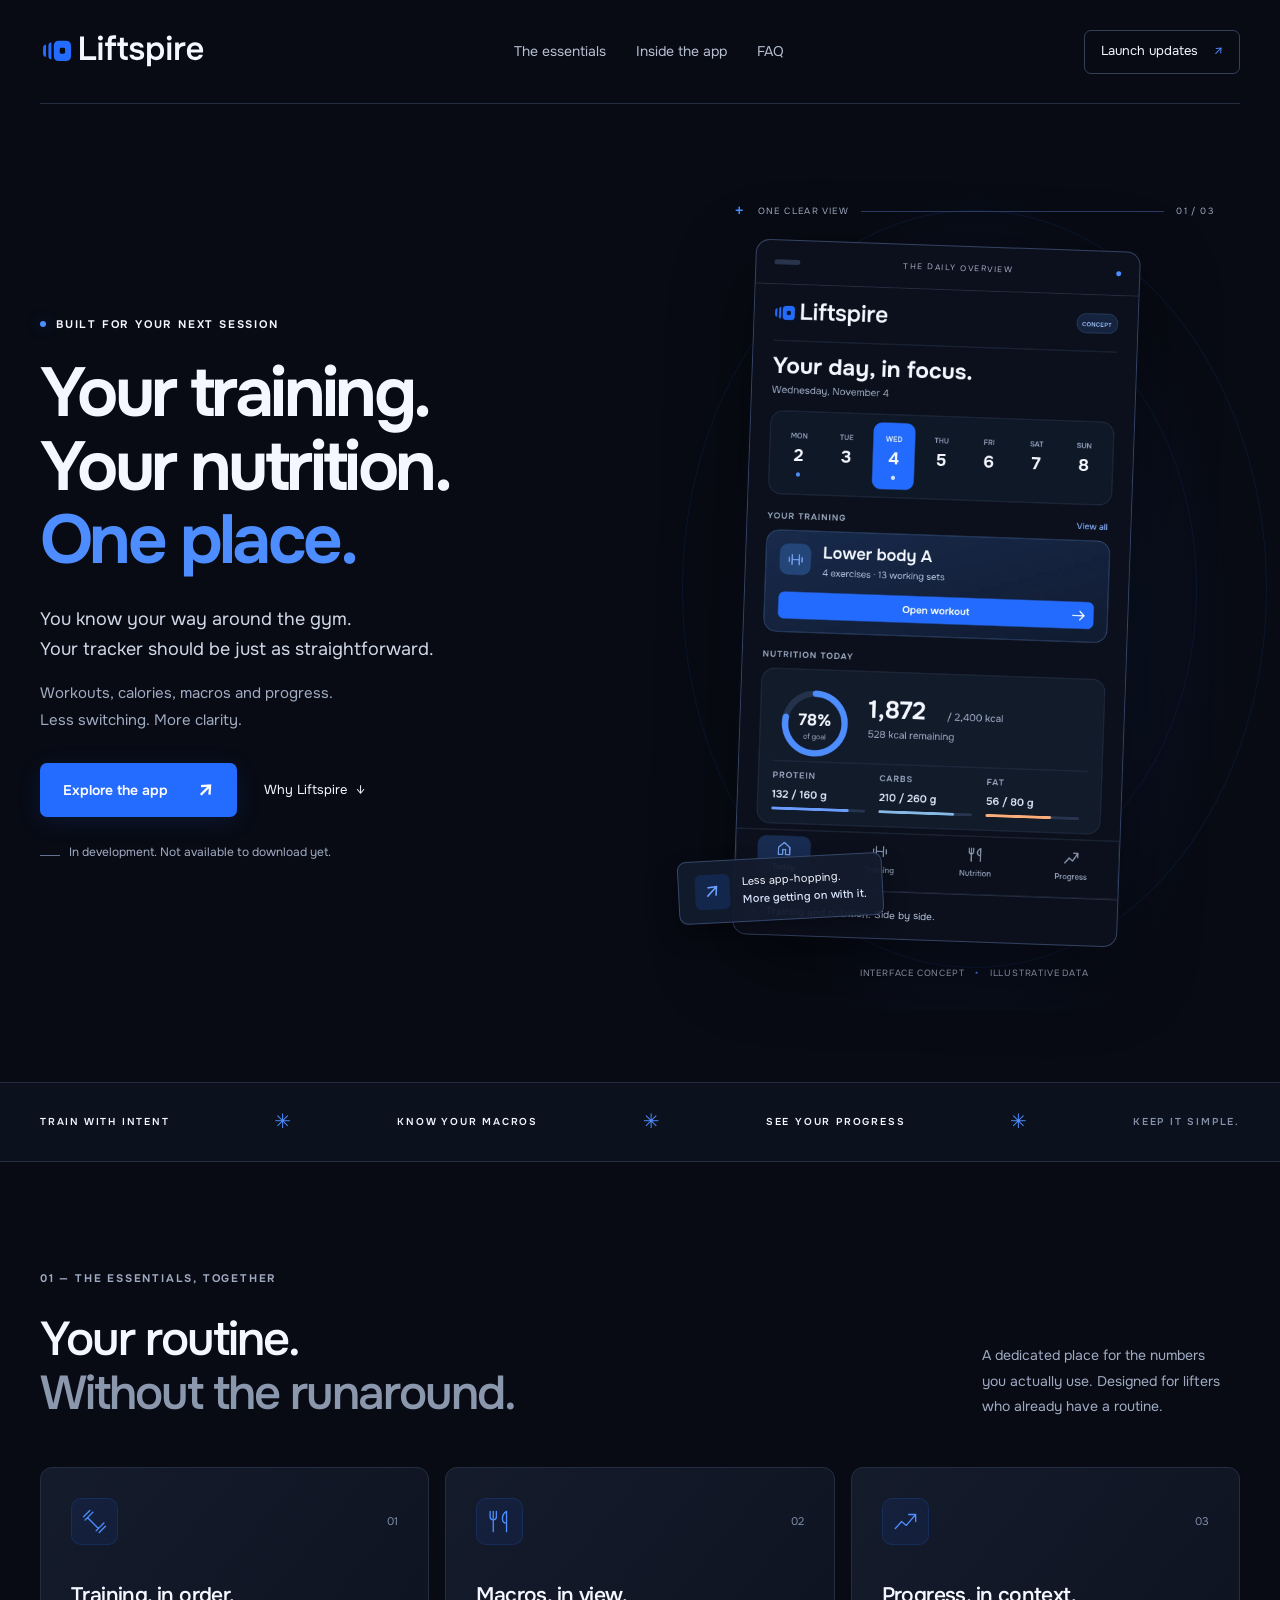
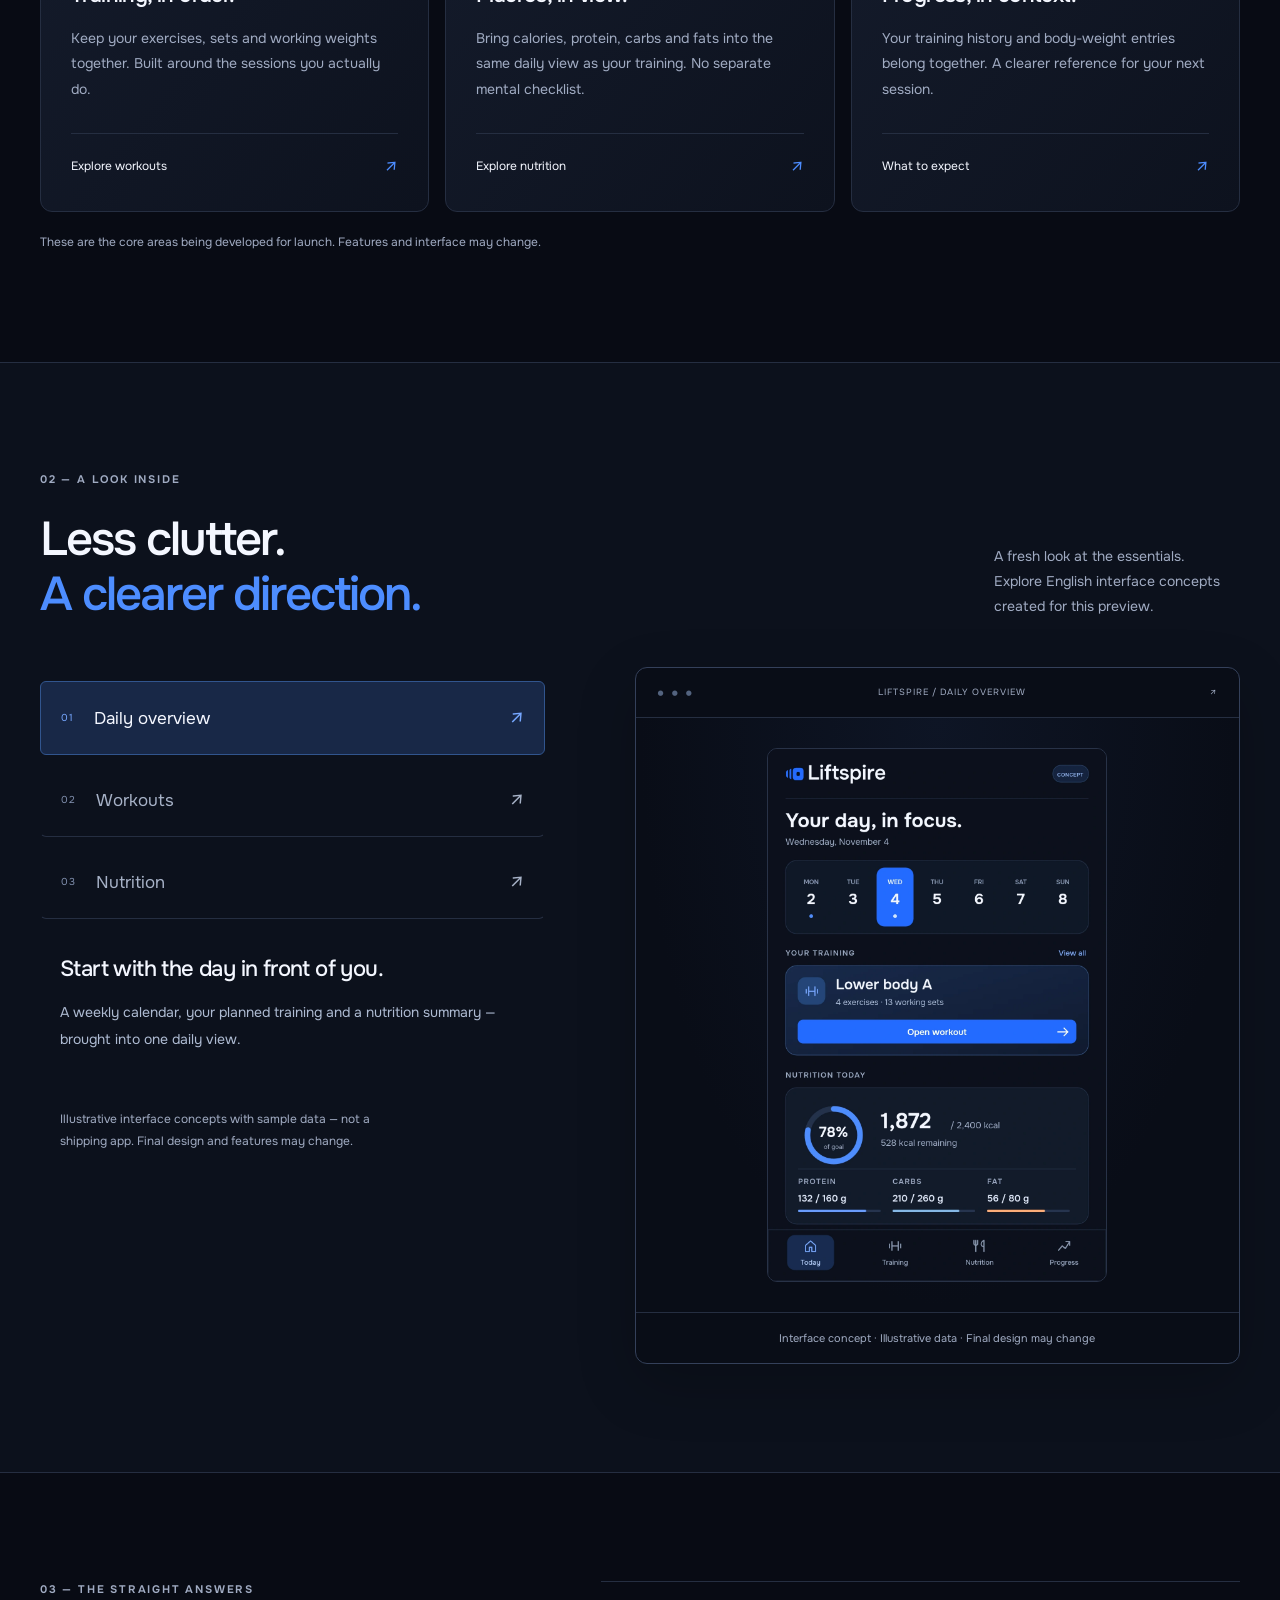
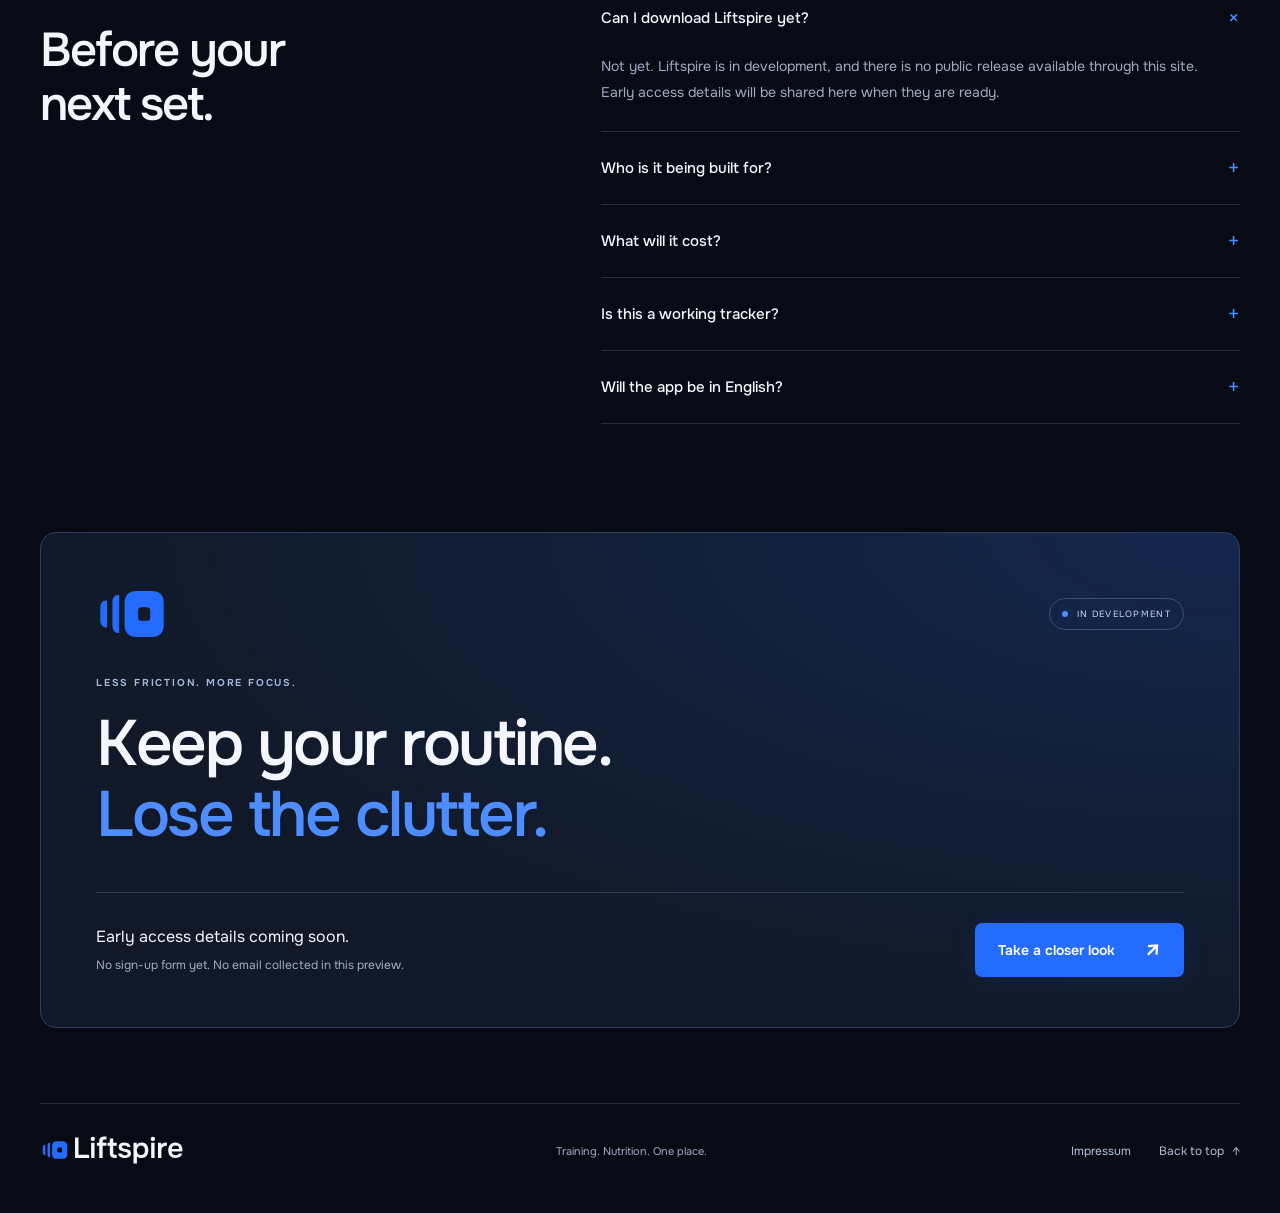
==== index.html @ 605e8c01 "Add Liftspire static landing source and local assets" ====
<!doctype html>
<html lang="en">
<head>
<meta charset="utf-8"><meta name="viewport" content="width=device-width, initial-scale=1">
<meta name="theme-color" content="#080b14">
<title>Liftspire — Your training. Your nutrition. One place.</title>
<meta name="description" content="Meet Liftspire: a fitness app in development, bringing strength training, calories, macros and progress into one clear place. Explore illustrative English interface concepts.">
<link rel="icon" href="assets/favicon.svg" type="image/svg+xml"><link rel="preload" href="assets/onest.ttf" as="font" type="font/ttf" crossorigin><link rel="stylesheet" href="styles.css"><script src="app.js" defer></script>
</head>
<body>
<a class="skip-link" href="#main">Skip to content</a>
<header class="header wrap">
<a class="brand" href="#main" aria-label="Liftspire home"><img src="assets/logo.svg" alt="Liftspire" width="174" height="46"></a>
<nav aria-label="Main navigation"><a href="#focus">The essentials</a><a href="#inside">Inside the app</a><a href="#questions">FAQ</a></nav>
<a class="header-action" href="#launch">Launch updates <span aria-hidden="true">↗</span></a>
</header>
<main id="main">
<section class="hero wrap" aria-labelledby="hero-title">
<div class="hero-copy"><p class="eyebrow"><span class="status-dot"></span> BUILT FOR YOUR NEXT SESSION</p>
<h1 id="hero-title">Your training.<br>Your nutrition.<br><span class="blue-text">One place.</span></h1>
<p class="hero-description">You know your way around the gym.<br class="desktop-break"> Your tracker should be just as straightforward.</p>
<p class="hero-subcopy">Workouts, calories, macros and progress.<br>Less switching. More clarity.</p>
<div class="hero-actions"><a class="button button-primary" href="#inside">Explore the app <span aria-hidden="true">↗</span></a><a class="text-link" href="#focus">Why Liftspire <span aria-hidden="true">↓</span></a></div>
<p class="hero-note"><span class="small-line"></span> In development. Not available to download yet.</p></div>
<div class="hero-visual"><span class="orbit orbit-one" aria-hidden="true"></span><span class="orbit orbit-two" aria-hidden="true"></span><div class="visual-label"><span class="tiny-cross" aria-hidden="true">+</span> ONE CLEAR VIEW <span class="visual-line"></span> 01 / 03</div>
<div class="screenshot-frame"><div class="frame-top"><span class="camera" aria-hidden="true"></span><span>THE DAILY OVERVIEW</span><span class="frame-dot" aria-hidden="true"></span></div><img class="hero-screen" src="assets/app-today.webp" alt="Illustrative English Liftspire dashboard concept with a weekly calendar, lower-body workout and sample calorie and macro totals" width="540" height="850" fetchpriority="high"><div class="frame-bottom"><span aria-hidden="true">↗</span> Training and nutrition. Side by side.</div></div>
<div class="floating-tag tag-workout"><span class="tag-icon" aria-hidden="true">↗</span><span>Less app-hopping.<br><strong>More getting on with it.</strong></span></div>
<div class="visual-caption">INTERFACE CONCEPT <span>•</span> ILLUSTRATIVE DATA</div></div>
</section>
<div class="discipline-strip"><div class="wrap strip-inner"><span>TRAIN WITH INTENT</span><span class="strip-star" aria-hidden="true">✳</span><span>KNOW YOUR MACROS</span><span class="strip-star" aria-hidden="true">✳</span><span>SEE YOUR PROGRESS</span><span class="strip-star" aria-hidden="true">✳</span><span class="strip-end">KEEP IT SIMPLE.</span></div></div>
<section class="section wrap" id="focus" aria-labelledby="focus-title"><div class="section-heading"><div><p class="eyebrow muted">01 — THE ESSENTIALS, TOGETHER</p><h2 id="focus-title">Your routine.<br><span class="text-muted">Without the runaround.</span></h2></div><p class="section-intro">A dedicated place for the numbers<br>you actually use. Designed for lifters<br>who already have a routine.</p></div>
<div class="feature-grid"><article class="feature-card"><div class="card-top"><span class="feature-icon" aria-hidden="true"><svg viewBox="0 0 32 32"><path d="m7 11 14 14M4 14l10-10M18 28l10-10M2 10l8-8M22 30l8-8"/></svg></span><span class="card-number">01</span></div><h3>Training, in order.</h3><p>Keep your exercises, sets and working weights together. Built around the sessions you actually do.</p><a href="#inside" data-feature-link="workout" class="card-link">Explore workouts <span aria-hidden="true">↗</span></a></article>
<article class="feature-card"><div class="card-top"><span class="feature-icon" aria-hidden="true"><svg viewBox="0 0 32 32"><path d="M8 3v9m-4-9v7a4 4 0 0 0 8 0V3M8 14v15M25 3v26M25 3c-7 4-7 15 0 15"/></svg></span><span class="card-number">02</span></div><h3>Macros, in view.</h3><p>Bring calories, protein, carbs and fats into the same daily view as your training. No separate mental checklist.</p><a href="#inside" data-feature-link="nutrition" class="card-link">Explore nutrition <span aria-hidden="true">↗</span></a></article>
<article class="feature-card"><div class="card-top"><span class="feature-icon" aria-hidden="true"><svg viewBox="0 0 32 32"><path d="M3 25 11 16l6 5L29 7M20 7h9v9"/></svg></span><span class="card-number">03</span></div><h3>Progress, in context.</h3><p>Your training history and body-weight entries belong together. A clearer reference for your next session.</p><a href="#questions" class="card-link">What to expect <span aria-hidden="true">↗</span></a></article></div><p class="section-footnote">These are the core areas being developed for launch. Features and interface may change.</p></section>
<section class="demo-section section" id="inside" aria-labelledby="inside-title"><div class="wrap"><div class="section-heading"><div><p class="eyebrow muted">02 — A LOOK INSIDE</p><h2 id="inside-title">Less clutter.<br><span class="blue-text">A clearer direction.</span></h2></div><p class="section-intro">A fresh look at the essentials.<br>Explore English interface concepts<br>created for this preview.</p></div>
<div class="demo-layout"><div class="demo-controls"><div class="tabs" role="tablist" aria-label="App interface preview"><button class="demo-tab" id="tab-today" role="tab" aria-selected="true" aria-controls="demo-panel" data-view="today"><span>01</span> Daily overview <span aria-hidden="true">↗</span></button><button class="demo-tab" id="tab-workout" role="tab" aria-selected="false" aria-controls="demo-panel" tabindex="-1" data-view="workout"><span>02</span> Workouts <span aria-hidden="true">↗</span></button><button class="demo-tab" id="tab-nutrition" role="tab" aria-selected="false" aria-controls="demo-panel" tabindex="-1" data-view="nutrition"><span>03</span> Nutrition <span aria-hidden="true">↗</span></button></div><div class="demo-copy" aria-live="polite"><h3 id="demo-title">Start with the day in front of you.</h3><p id="demo-description">A weekly calendar, your planned training and a nutrition summary — brought into one daily view.</p></div><p class="demo-disclaimer">Illustrative interface concepts with sample data — not a shipping app. Final design and features may change.</p><noscript><p class="demo-disclaimer">Enable JavaScript to switch previews, or <a href="assets/app-workout.webp">view workouts</a> and <a href="assets/app-nutrition.webp">view nutrition</a> directly.</p></noscript></div>
<div class="demo-preview" id="demo-panel" role="tabpanel" aria-labelledby="tab-today" tabindex="0"><div class="preview-top"><span class="preview-lights" aria-hidden="true">● ● ●</span><span id="preview-label">LIFTSPIRE / DAILY OVERVIEW</span><span aria-hidden="true">↗</span></div><div class="demo-image-holder"><img id="demo-image" src="assets/app-today.webp" alt="English dashboard interface concept showing an illustrative workout and calorie and macro summary" width="540" height="850" loading="lazy"></div><p class="preview-caption">Interface concept · Illustrative data · Final design may change</p></div></div></div></section>
<section class="section wrap faq-section" id="questions" aria-labelledby="faq-title"><div><p class="eyebrow muted">03 — THE STRAIGHT ANSWERS</p><h2 id="faq-title">Before your<br>next set.</h2></div><div class="faq-list"><details open><summary>Can I download Liftspire yet?<span aria-hidden="true">+</span></summary><p>Not yet. Liftspire is in development, and there is no public release available through this site. Early access details will be shared here when they are ready.</p></details><details><summary>Who is it being built for?<span aria-hidden="true">+</span></summary><p>Regular strength trainees who already follow their training and nutrition — and want a simpler place to keep workouts, calories, macros and progress together.</p></details><details><summary>What will it cost?<span aria-hidden="true">+</span></summary><p>Pricing has not been announced. We want Liftspire to be accessible for regular lifters, but there is no confirmed price or subscription offer yet.</p></details><details><summary>Is this a working tracker?<span aria-hidden="true">+</span></summary><p>No. This website shows illustrative interface concepts, not a working app or screenshots of a finished release. Sample figures are for demonstration only. It does not accept workout or nutrition entries. Technical connection data may still be processed to deliver this website.</p></details><details><summary>Will the app be in English?<span aria-hidden="true">+</span></summary><p>This website and its illustrative interface concepts are in English. They show a design direction, not a finished English app release. Launch language availability is not confirmed yet.</p></details></div></section>
<section class="closing wrap" id="launch" aria-labelledby="launch-title"><div class="closing-top"><img src="assets/mark.svg" alt="" width="72" height="72" aria-hidden="true"><span class="launch-badge"><span class="status-dot"></span> IN DEVELOPMENT</span></div><p class="eyebrow">LESS FRICTION. MORE FOCUS.</p><h2 id="launch-title">Keep your routine.<br><span>Lose the clutter.</span></h2><div class="closing-bottom"><div><p class="launch-heading">Early access details coming soon.</p><p class="closing-note">No sign-up form yet. No email collected in this preview.</p></div><a class="button button-primary" href="#inside">Take a closer look <span aria-hidden="true">↗</span></a></div></section>
</main>
<footer class="footer wrap"><a class="brand" href="#main" aria-label="Liftspire back to top"><img src="assets/logo.svg" alt="Liftspire" width="152" height="40" loading="lazy"></a><p>Training. Nutrition. One place.</p><nav class="footer-links" aria-label="Footer navigation"><a href="impressum.html">Impressum</a><a href="#main">Back to top <span aria-hidden="true">↑</span></a></nav></footer>
</body>
</html>
---- styles.css ----
@font-face{font-family:Onest;src:url('assets/onest.ttf') format('truetype');font-style:normal;font-weight:100 900;font-display:swap}

:root{color-scheme:dark;--bg:#080b14;--panel:#101623;--ink:#f4f7ff;--muted:#a0abc2;--blue:#4d8dff;--line:#252e41;--font:Onest,system-ui,sans-serif}
*{box-sizing:border-box}
html{scroll-behavior:smooth;scroll-padding-top:32px}
body{margin:0;background:var(--bg);color:var(--ink);font:16px/1.6 var(--font);-webkit-font-smoothing:antialiased}
a{color:inherit;text-decoration:none}
button{font:inherit}
img{max-width:100%;display:block}
a,button,summary{-webkit-tap-highlight-color:transparent}
a:focus-visible,button:focus-visible,summary:focus-visible,[tabindex]:focus-visible{outline:3px solid #ffb17b;outline-offset:6px;border-radius:4px}
::selection{background:#246bff;color:white}
.wrap{width:min(1200px,calc(100% - 80px));margin-inline:auto}
.skip-link{position:absolute;top:-80px;left:20px;background:var(--ink);color:var(--bg);padding:12px 20px;z-index:10}
.skip-link:focus{top:12px}
.header{display:flex;align-items:center;justify-content:space-between;min-height:104px;border-bottom:1px solid var(--line);gap:30px}
.brand{flex-shrink:0}
.brand img{object-fit:contain}
.header nav{display:flex;gap:30px;font-size:14px;color:#b6bfd1}
.header nav a:hover,.text-link:hover,.footer a:hover{color:var(--blue)}
.header-action{font-size:13px;border:1px solid #35415a;padding:10px 16px;border-radius:7px;white-space:nowrap}
.header-action span{margin-left:16px;color:var(--blue)}
.header-action:hover{border-color:var(--blue)}
.hero{display:grid;grid-template-columns:1.2fr 1fr;gap:30px;padding-block:76px 86px;align-items:center;min-height:790px}
.hero-copy{position:relative;z-index:1}
.eyebrow{font-size:11px;letter-spacing:1.8px;font-weight:650;margin:0 0 24px;display:flex;align-items:center;gap:10px}
.status-dot{width:6px;height:6px;display:inline-block;border-radius:50%;background:var(--blue);box-shadow:0 0 14px #246bff66;flex-shrink:0}
h1,h2,h3,p{margin-top:0}
h1{font-size:clamp(46px,5.4vw,76px);line-height:1.06;letter-spacing:-3.6px;font-weight:650;margin-bottom:28px}
.blue-text{color:var(--blue)}
.hero-description{color:#d1d8e8;font-size:18px;line-height:1.65;margin-bottom:16px}
.hero-subcopy{font-size:15px;line-height:1.75;color:var(--muted);margin-bottom:30px}
.hero-actions{display:flex;align-items:center;gap:27px;flex-wrap:wrap}
.button{display:inline-flex;align-items:center;justify-content:space-between;gap:30px;padding:16px 23px;font-size:14px;font-weight:600;border-radius:7px;min-height:54px;transition:background .2s,transform .2s}
.button-primary{background:#246bff;color:#fff;box-shadow:0 5px 24px #246bff20}
.button-primary:hover{background:#367bff;transform:translateY(-2px)}
.button span{font-size:22px;line-height:1}
.text-link{font-size:13px}
.text-link span{margin-left:9px}
.hero-note{font-size:11px;color:var(--muted);display:flex;align-items:center;gap:9px;margin:25px 0 0}
.small-line{width:20px;height:1px;background:#63738f}
.hero-visual{position:relative;padding:28px 26px 30px;isolation:isolate;min-width:0}
.hero-visual:before{content:'';position:absolute;inset:0;background:radial-gradient(ellipse at 50% 55%,#246bff25,transparent 68%);z-index:-1}
.orbit{position:absolute;border:1px solid #246bff1c;border-radius:50%;z-index:-1;inset:5% -5%}
.orbit-two{inset:15% 8%}
.visual-label{display:flex;align-items:center;gap:12px;font-size:9px;letter-spacing:1.4px;color:var(--muted);margin-bottom:19px}
.tiny-cross{color:var(--blue);font-size:19px}
.visual-line{height:1px;flex:1;background:#2a3d62}
.screenshot-frame{border:1px solid #354363;border-radius:14px;background:#0c101d;overflow:hidden;box-shadow:0 25px 80px #0007;transform:rotate(2deg);margin-inline:10px;max-width:385px}
.frame-top{display:flex;align-items:center;justify-content:space-between;font-size:8px;letter-spacing:1.5px;padding:15px 18px;color:var(--muted);border-bottom:1px solid var(--line)}
.camera{height:5px;width:26px;border-radius:8px;background:#29334b}
.frame-dot{width:5px;height:5px;background:var(--blue);border-radius:50%}
.hero-screen{width:100%;height:auto}
.frame-bottom{display:flex;align-items:center;gap:10px;padding:15px;font-size:10px;border-top:1px solid var(--line);color:#b7c4df}
.frame-bottom span{color:var(--blue)}
.floating-tag{position:absolute;display:flex;align-items:center;gap:12px;background:#131b2dee;border:1px solid #35476a;box-shadow:0 12px 25px #0005;border-radius:9px;padding:13px 16px;font-size:11px;line-height:1.6}
.tag-workout{left:-30px;bottom:90px;transform:rotate(-3deg)}
.tag-icon{display:grid;place-items:center;width:35px;height:35px;background:#246bff26;border-radius:6px;color:#6ca1ff;font-size:22px}
.floating-tag strong{font-weight:500;color:#dce7ff}
.visual-caption{text-align:center;font-size:8px;letter-spacing:1.2px;color:var(--muted);margin-top:25px}
.visual-caption span{color:var(--blue);margin-inline:8px}
.discipline-strip{border-block:1px solid var(--line);background:#0c111e}
.strip-inner{display:flex;justify-content:space-between;align-items:center;gap:20px;padding-block:23px;font-size:10px;letter-spacing:1.8px;font-weight:600}
.strip-star{color:var(--blue);font-size:20px}
.strip-end{color:#8490a7}
.section{padding-block:108px}
.section-heading{display:flex;align-items:end;justify-content:space-between;gap:30px;margin-bottom:46px}
.muted{color:var(--muted)}
h2{font-size:clamp(33px,3.7vw,50px);line-height:1.15;letter-spacing:-2px;font-weight:550;margin:0}
.text-muted{color:#8b97ad}
.section-intro{font-size:14px;color:var(--muted);line-height:1.8;margin:0 20px 2px 0}
.feature-grid{display:grid;grid-template-columns:repeat(3,1fr);gap:16px}
.feature-card{background:linear-gradient(130deg,#141b2b,#0d121e);border:1px solid var(--line);border-radius:12px;padding:30px;display:flex;flex-direction:column}
.card-top{display:flex;align-items:center;justify-content:space-between;margin-bottom:34px}
.feature-icon{display:grid;place-items:center;width:47px;height:47px;background:#246bff16;border:1px solid #246bff29;border-radius:10px}
.feature-icon svg{height:25px;width:25px;fill:none;stroke:var(--blue);stroke-width:1.7;stroke-linecap:round;stroke-linejoin:round}
.card-number{font-size:11px;color:#7f8ea9}
.feature-card h3{font-size:21px;letter-spacing:-.6px;font-weight:550;margin-bottom:13px}
.feature-card p{font-size:13px;color:var(--muted);line-height:1.85;margin-bottom:30px}
.card-link{margin-top:auto;font-size:12px;display:flex;justify-content:space-between;gap:12px;border-top:1px solid var(--line);padding-top:18px}
.card-link span{color:var(--blue);font-size:18px}
.card-link:hover{color:var(--blue)}
.section-footnote{font-size:11px;color:var(--muted);margin:20px 0 0}
.demo-section{background:#0c111c;border-block:1px solid var(--line)}
.demo-layout{display:grid;grid-template-columns:1fr 1.2fr;gap:90px;align-items:start}
.demo-controls{padding-top:14px}
.tabs{display:flex;flex-direction:column;gap:8px}
.demo-tab{display:flex;align-items:center;gap:20px;text-align:left;padding:20px;border:1px solid transparent;border-bottom-color:var(--line);background:transparent;color:#a7b2c7;cursor:pointer;font-size:17px;border-radius:6px}
.demo-tab span:first-child{font-size:10px;letter-spacing:1px;color:#8291af}
.demo-tab span:last-child{margin-left:auto;font-size:20px}
.demo-tab[aria-selected=true]{border-color:#31558e;background:#182847;color:#f4f7ff}
.demo-tab[aria-selected=true] span{color:#76a7ff}
.demo-tab:hover{background:#152138}
.demo-copy{padding:35px 20px 0;min-height:180px}
.demo-copy h3{font-size:22px;line-height:1.4;font-weight:500;letter-spacing:-.6px;margin-bottom:14px}
.demo-copy p{font-size:14px;color:#aebbd2;line-height:1.9}
.demo-disclaimer{font-size:11px;color:var(--muted);margin:10px 20px;max-width:330px}
.demo-disclaimer a{text-decoration:underline}
.demo-preview{border:1px solid #34405a;background:#090d17;box-shadow:0 20px 60px #0003;border-radius:12px;overflow:hidden;min-width:0}
.preview-top{display:flex;justify-content:space-between;align-items:center;gap:12px;padding:17px 22px;border-bottom:1px solid var(--line);font-size:9px;letter-spacing:1px;color:var(--muted)}
.preview-lights{font-size:7px;letter-spacing:3px;color:#53637f}
.demo-image-holder{display:flex;align-items:center;justify-content:center;min-height:550px;padding:30px;background:radial-gradient(ellipse at top,#15213a66,transparent 70%)}
#demo-image{width:100%;max-width:340px;height:auto;border:1px solid #283247;border-radius:10px}
.preview-caption{font-size:10px;text-align:center;color:var(--muted);padding:16px 15px;margin:0;border-top:1px solid var(--line)}
.faq-section{display:grid;grid-template-columns:1fr 1.3fr;gap:70px}
.faq-list details{border-bottom:1px solid var(--line)}
.faq-list details:first-child{border-top:1px solid var(--line)}
summary{display:flex;align-items:center;justify-content:space-between;gap:22px;cursor:pointer;padding:24px 0;font-size:15px;font-weight:500;list-style:none}
summary::-webkit-details-marker{display:none}
summary span{color:var(--blue);font-weight:300;font-size:24px;line-height:1;transition:transform .2s}
details[open] summary span{transform:rotate(45deg)}
details p{color:var(--muted);font-size:13px;line-height:1.9;margin:0 30px 25px 0}
.closing{background:radial-gradient(ellipse at 100% 0,#246bff2b,transparent 70%),#111928;border:1px solid #2a3d60;border-radius:16px;padding:45px 55px 50px;margin-bottom:75px}
.closing-top{display:flex;align-items:center;justify-content:space-between;margin-bottom:25px}
.launch-badge{display:flex;align-items:center;gap:9px;font-size:9px;letter-spacing:1.3px;border:1px solid #36517c;border-radius:30px;padding:8px 12px;color:#c6d8fa}
.closing .eyebrow{color:#a5b9dc;font-size:10px;margin-bottom:18px}
.closing h2{font-size:clamp(40px,5vw,66px);letter-spacing:-2.5px;line-height:1.1}
.closing h2 span{color:var(--blue)}
.closing-bottom{display:flex;align-items:center;justify-content:space-between;gap:30px;margin-top:42px;padding-top:30px;border-top:1px solid #2b3b56}
.launch-heading{font-size:16px;margin-bottom:5px}
.closing-note{color:var(--muted);font-size:11px;margin:0}
.footer{display:flex;justify-content:space-between;align-items:center;gap:30px;padding-bottom:40px}
.footer p,.footer>a:last-child{font-size:11px;color:var(--muted);margin:0}
.footer>a:last-child span{color:var(--blue);margin-left:10px}

@media(min-width:1440px){.hero{padding-block:85px 100px}
.hero-visual{padding-inline:35px}
.screenshot-frame{max-width:400px}
}

@media(max-width:1050px){.wrap{width:calc(100% - 56px)}
.header nav{gap:20px}
.hero{gap:20px;min-height:740px}
h1{font-size:56px;letter-spacing:-2.8px}
.hero-description{font-size:16px}
.hero-visual{padding-inline:15px}
.tag-workout{left:-15px;bottom:70px}
.floating-tag{font-size:9px;padding:10px}
.feature-card{padding:24px}
.demo-layout{gap:45px}
.demo-image-holder{min-height:490px;padding:25px}
.faq-section{gap:40px}
.section-intro{margin-right:0}
.section{padding-block:85px}
}

@media(max-width:760px){.wrap{width:calc(100% - 40px)}
.header{min-height:88px;flex-wrap:wrap;gap:0;padding-block:16px 12px}
.header .brand img{width:145px;height:auto}
.header-action{font-size:11px;padding:7px 10px}
.header-action span{margin-left:6px}
.header nav{order:3;width:100%;justify-content:space-between;font-size:11px;margin-top:18px;gap:15px}
.header nav a{padding:5px 0}
.hero{grid-template-columns:1fr;padding-block:46px 38px;gap:34px}
.hero h1{font-size:clamp(43px,9vw,64px);letter-spacing:-2.4px;margin-bottom:23px}
.eyebrow{font-size:9px;letter-spacing:1.4px;margin-bottom:20px}
.hero-description{font-size:16px}
.hero-subcopy{font-size:13px;margin-bottom:24px}
.desktop-break{display:none}
.hero-actions{gap:20px}
.button{font-size:12px;min-height:50px;padding:14px 18px;gap:25px}
.text-link{font-size:11px}
.hero-note{font-size:9px;margin-top:21px}
.hero-visual{width:min(100%,430px);margin:auto;padding:0 18px 20px}
.visual-label{font-size:8px}
.screenshot-frame{margin-inline:10px;max-width:350px}
.tag-workout{left:0;bottom:75px;font-size:9px}
.visual-caption{font-size:7px;letter-spacing:.7px}
.hero-visual:before{inset:0 -15px}
.orbit{inset:5% 0}
.orbit-two{display:none}
.strip-inner{display:grid;grid-template-columns:1fr 1fr;gap:14px 20px;padding-block:20px;font-size:8px;letter-spacing:1px}
.strip-star{display:none}
.strip-end{color:var(--blue)}
.section{padding-block:65px}
.section-heading{display:block;margin-bottom:30px}
h2{font-size:34px;letter-spacing:-1.5px}
.section-intro{font-size:12px;margin-top:22px}
.section-intro br{display:none}
.feature-grid{grid-template-columns:1fr;gap:12px}
.feature-card{padding:25px}
.card-top{margin-bottom:23px}
.feature-card h3{font-size:21px}
.feature-card p{font-size:13px;margin-bottom:23px}
.section-footnote{font-size:10px;line-height:1.8}
.demo-layout{grid-template-columns:1fr;gap:25px}
.demo-controls{padding:0}
.demo-tab{padding:15px 17px;font-size:15px}
.demo-copy{padding:25px 4px 0;min-height:155px}
.demo-copy h3{font-size:21px}
.demo-copy p{font-size:13px}
.demo-disclaimer{margin:7px 4px 0;max-width:none;font-size:10px}
.demo-image-holder{min-height:450px;padding:24px}
.preview-top{font-size:8px;padding:15px}
.preview-caption{font-size:9px}
.faq-section{display:block}
.faq-list{margin-top:30px}
summary{font-size:14px;padding-block:21px}
.faq-list p{font-size:12px;margin-right:15px}
.closing{padding:25px;margin-bottom:40px;border-radius:12px}
.closing-top{margin-bottom:30px}
.closing-top img{width:55px;height:55px}
.launch-badge{font-size:7px;letter-spacing:.7px;padding:7px 9px}
.closing h2{font-size:clamp(31px,8vw,48px);letter-spacing:-1.5px}
.closing-bottom{display:block;margin-top:30px;padding-top:25px}
.launch-heading{font-size:13px}
.closing-note{font-size:10px}
.closing-bottom .button{margin-top:23px}
.footer{flex-wrap:wrap;gap:15px;padding-bottom:30px}
.footer .brand img{width:130px;height:auto}
.footer p{order:3;width:100%;font-size:10px}
.footer>a:last-child{font-size:10px}
}

@media(prefers-reduced-motion:reduce){html{scroll-behavior:auto}
*,*:before,*:after{animation:none!important;transition:none!important}
}


/* Final spacing, touch targets and the legal notice page. */
a,button,summary{touch-action:manipulation}
.header nav a,.footer-links a{display:inline-flex;align-items:center;min-height:44px}
.header-action{min-height:44px;display:inline-flex;align-items:center}
.text-link{display:inline-flex;align-items:center;min-height:44px}
.hero{padding-block:64px 72px}
.hero-description{max-width:42ch;text-wrap:pretty}
.hero-note{font-size:12px;line-height:1.7;align-items:baseline}
.small-line{flex-shrink:0}
.feature-card{transition:border-color .2s,background .2s}
.feature-card:hover{border-color:#3a5076}
.feature-card p{font-size:14px;line-height:1.85}
.card-link{min-height:48px;align-items:center}
.section-footnote,.demo-disclaimer{font-size:12px;line-height:1.8}
.visual-caption{font-size:9px;letter-spacing:.8px}
.preview-caption{font-size:11px;line-height:1.7}
.demo-tab{min-height:60px}
summary:hover{color:#91b7ff}
.faq-list details p{font-size:14px;line-height:1.85}
.closing-note{font-size:12px;line-height:1.8}
.footer{border-top:1px solid var(--line);padding-top:25px;gap:24px}
.footer-links{display:flex;align-items:center;gap:28px;font-size:12px;color:#b4c0d6}
.footer-links a{gap:8px;white-space:nowrap}
.footer-links a:hover{color:var(--blue)}
.draft-tag{font-size:9px;letter-spacing:.5px;text-transform:uppercase;border:1px solid #455472;border-radius:4px;padding:1px 5px;color:#b2c3df}
.legal-header{min-height:104px}
.legal-main{max-width:980px;padding-block:65px 70px}
.legal-hero{padding-bottom:28px}
.legal-hero h1{font-size:clamp(44px,5.5vw,70px);letter-spacing:-3px;line-height:1.08;margin-bottom:24px}
.legal-lead{font-size:18px;max-width:48ch;color:#c3cfe3;line-height:1.7}
.legal-updated{color:var(--muted);font-size:12px;margin-bottom:0}
.legal-draft{padding:24px 28px;background:#172137;border:1px solid #405b85;border-left:3px solid #83abff;border-radius:9px;margin-bottom:30px}
.legal-draft-title{font-size:17px;font-weight:600;color:#edf3ff;margin-bottom:9px}
.legal-draft p:last-child{color:#bdcbe1;font-size:14px;line-height:1.85;margin:0;max-width:78ch}
.legal-toc{display:flex;flex-wrap:wrap;gap:8px 25px;border-bottom:1px solid var(--line);padding-bottom:20px}
.legal-toc a{display:inline-flex;align-items:center;min-height:44px;font-size:13px;color:#a9c9ff}
.legal-toc a:hover{text-decoration:underline;text-underline-offset:5px}
.legal-content{max-width:760px}
.legal-content section{padding-top:43px;scroll-margin-top:25px}
.legal-number{font-size:10px;letter-spacing:1.8px;color:#95aacb;margin-bottom:14px;font-weight:600}
.legal-content h2{font-size:28px;line-height:1.3;letter-spacing:-.8px;margin-bottom:20px}
.legal-content section>p:not(.legal-number){font-size:15px;line-height:1.95;color:#bac7dd;margin-bottom:16px;overflow-wrap:anywhere}
.legal-content strong{font-weight:600;color:#e5edfc}
.legal-missing{padding:17px 20px;background:#111b2d;border:1px solid #2d4265;border-radius:8px}
.legal-bottom{display:flex;align-items:center;justify-content:space-between;gap:30px;border-top:1px solid var(--line);padding-top:30px;margin-top:50px}
.legal-bottom p{font-size:12px;color:var(--muted);margin:0;line-height:1.8}
.legal-footer{max-width:1200px}
@media(min-width:1440px){.hero{padding-block:60px 72px}}
@media(max-width:760px){
.header{padding-top:12px;padding-bottom:8px}
.header nav{margin-top:8px;font-size:12px}
.header nav a{padding:0}
.header-action{font-size:10px;padding-inline:10px}
.hero{padding-block:36px 42px;gap:30px}
.hero h1{line-height:1.08}
.hero-note{font-size:11px;gap:8px}
.hero-subcopy{font-size:14px}
.text-link{font-size:12px}
.visual-caption{font-size:8px;line-height:1.8}
.tag-workout{bottom:88px}
.feature-card{padding:26px}
.section-intro{font-size:14px;line-height:1.8}
.section-footnote,.demo-disclaimer{font-size:11px}
.demo-copy{min-height:170px}
.demo-copy p,.faq-list details p{font-size:14px}
.preview-caption{font-size:10px}
.closing-note{font-size:11px}
.footer{display:grid;grid-template-columns:1fr;gap:10px}
.footer p{order:initial;font-size:11px}
.footer-links{justify-content:space-between;width:100%;gap:15px;font-size:12px}
.legal-header{flex-wrap:nowrap;min-height:90px;gap:12px}
.legal-header .brand img{width:132px}
.legal-main{padding-block:40px 45px}
.legal-hero h1{font-size:45px;letter-spacing:-2px}
.legal-lead{font-size:16px}
.legal-updated{font-size:11px}
.legal-draft{padding:19px 18px}
.legal-draft-title{font-size:16px;line-height:1.5}
.legal-draft p:last-child{font-size:13px}
.legal-toc{gap:0 22px}
.legal-toc a{font-size:12px}
.legal-content section{padding-top:34px}
.legal-content h2{font-size:25px;letter-spacing:-.6px}
.legal-content section>p:not(.legal-number){font-size:14px;line-height:1.9}
.legal-missing{padding:15px}
.legal-bottom{align-items:start;flex-direction:column;gap:22px}
.legal-bottom p{font-size:11px}
.legal-footer{display:flex;align-items:center;flex-wrap:wrap}
.legal-footer p{order:3}
}


.legal-footer>a:last-child{display:inline-flex;align-items:center;min-height:44px}
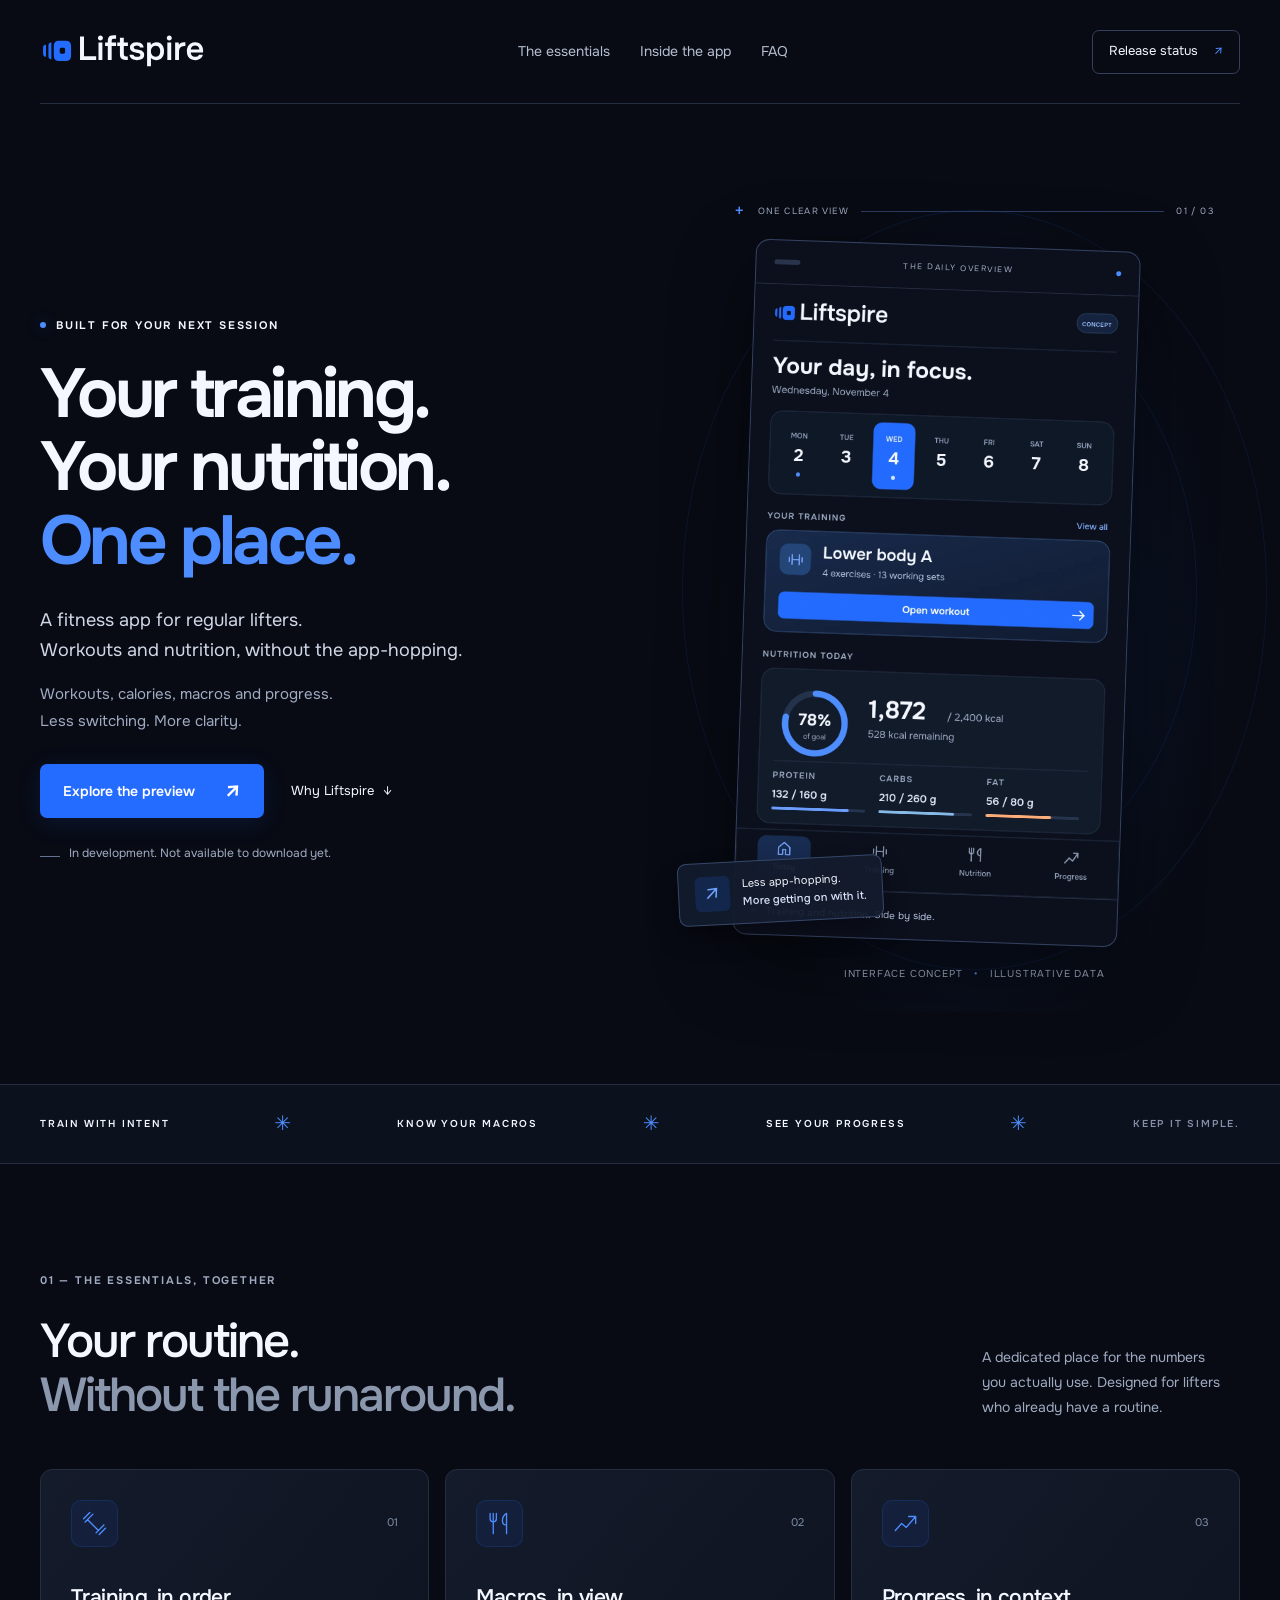
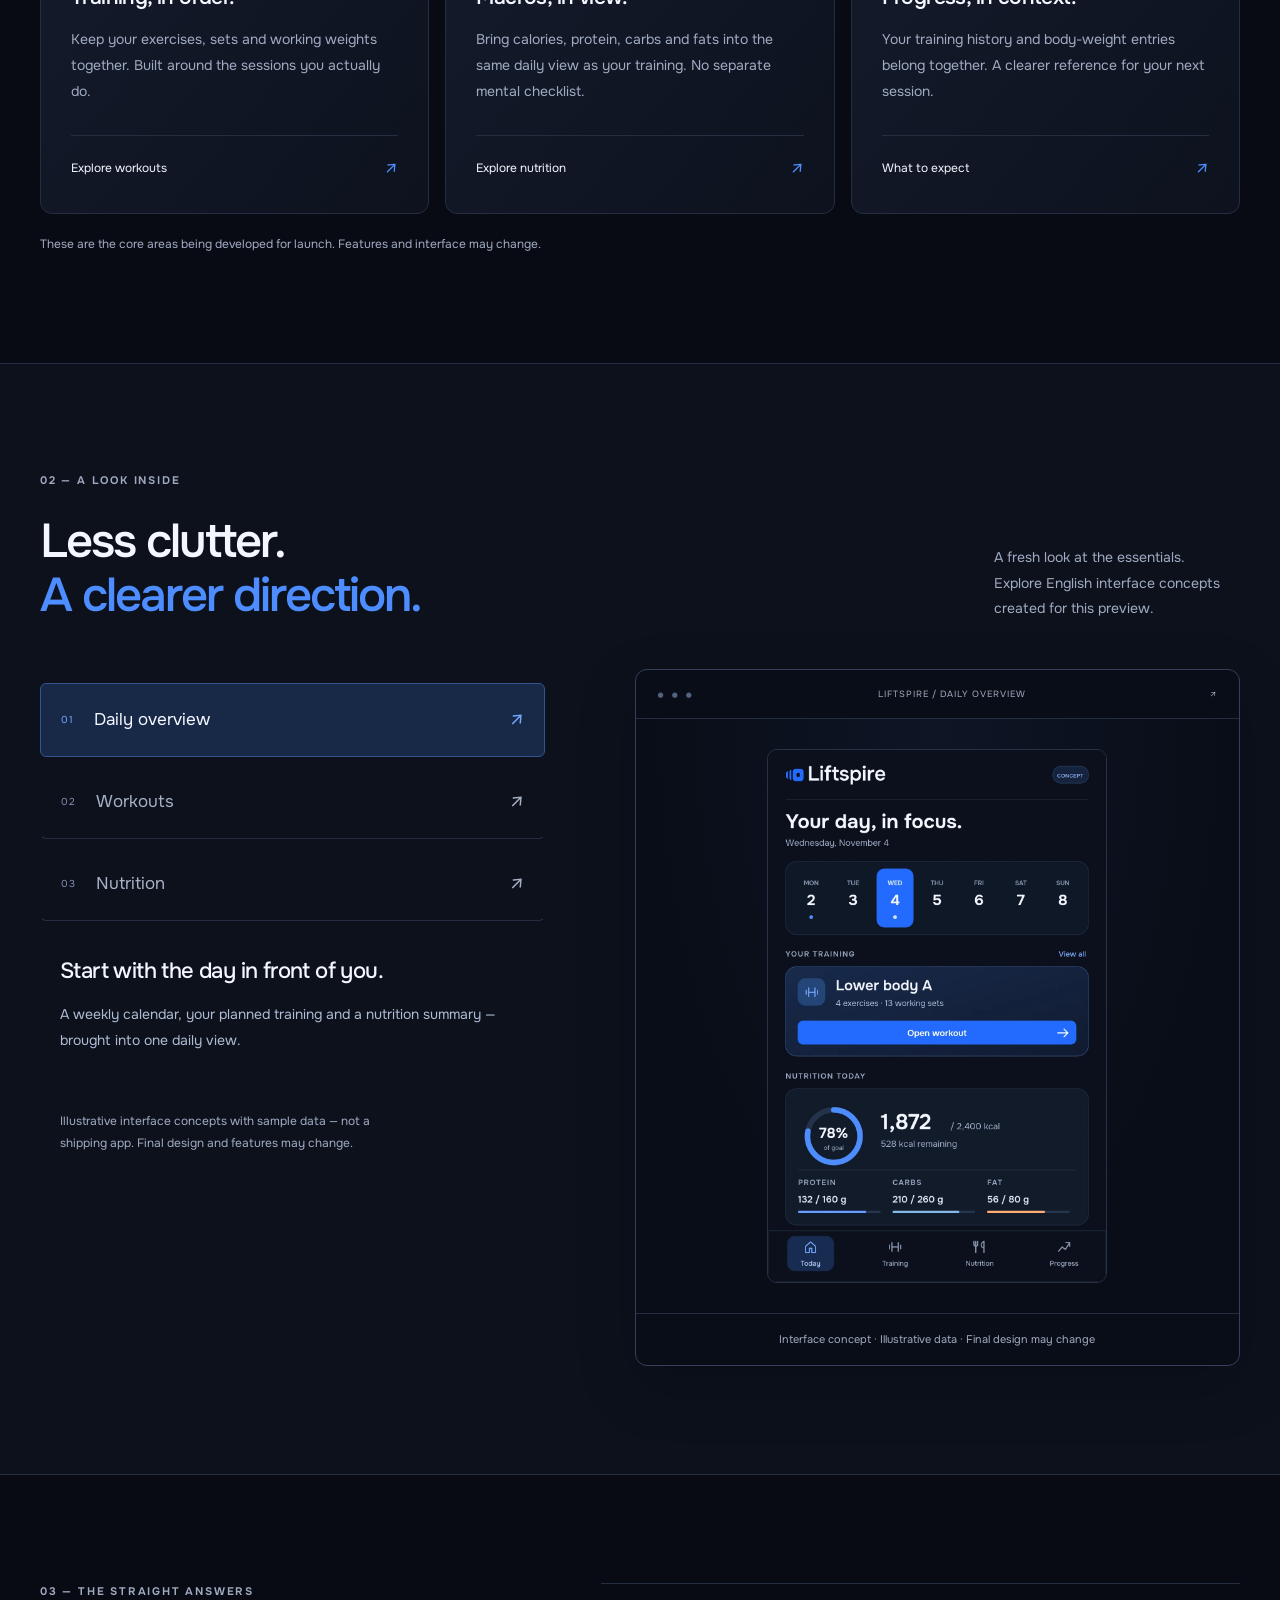
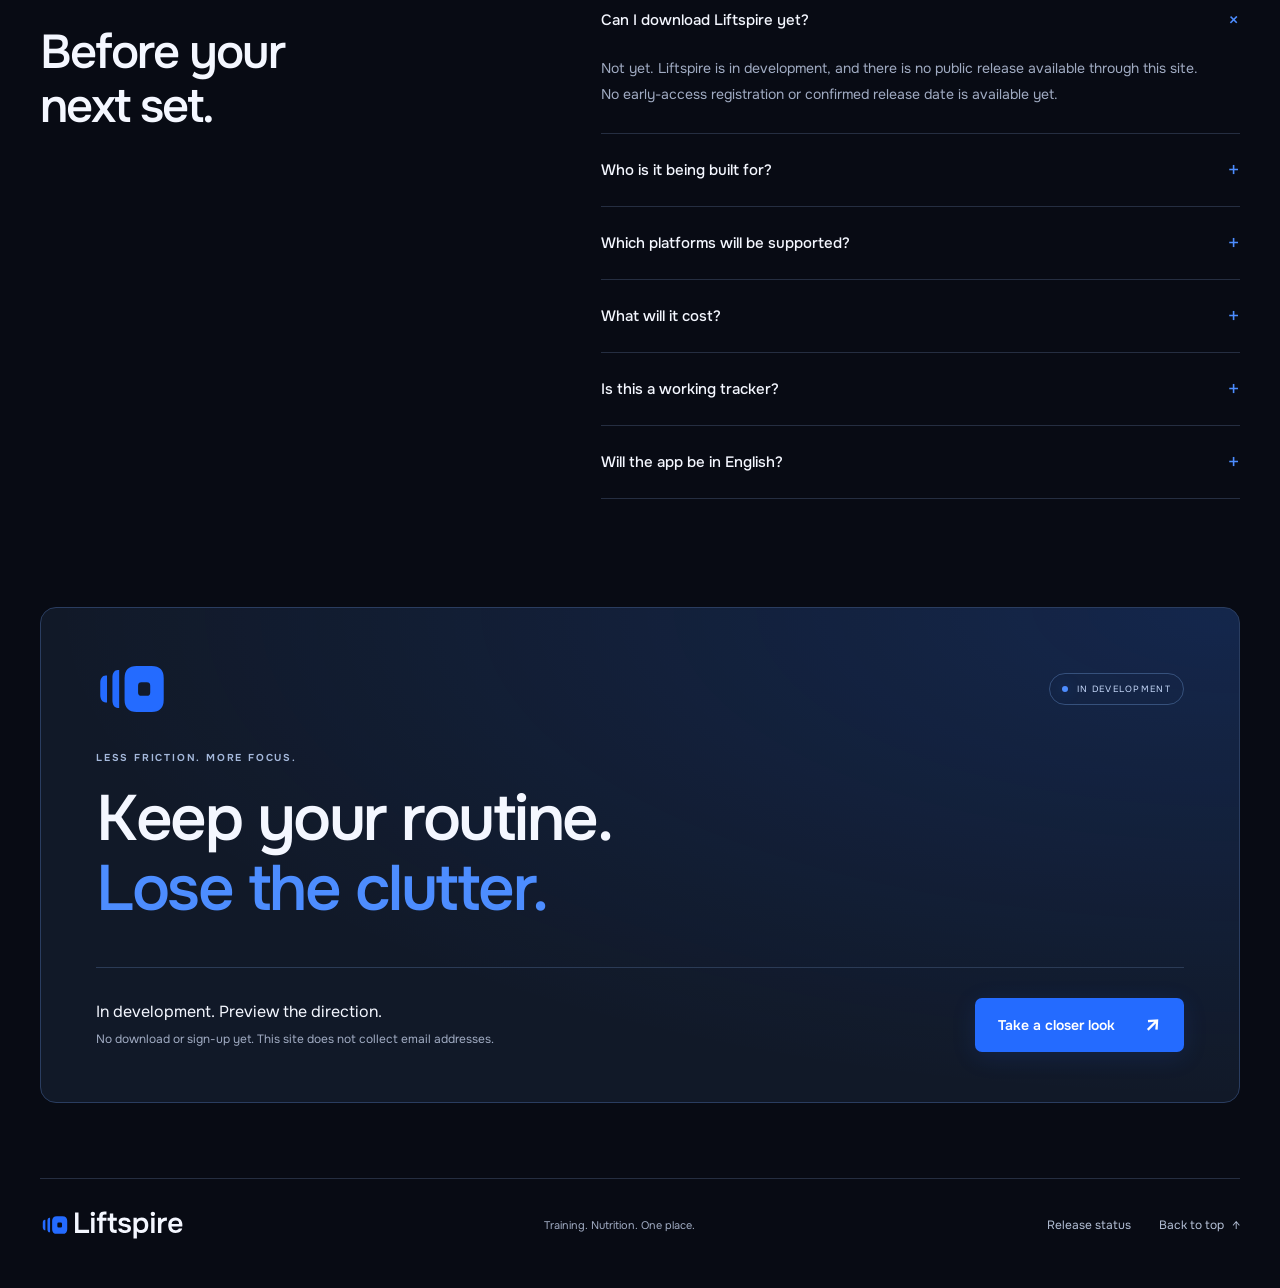
==== commit c6c8f322: "Refine Liftspire preview and add review-only release tooling" ====
--- a/index.html
+++ b/index.html
@@ -2,6 +2,9 @@
 <html lang="en">
 <head>
 <meta charset="utf-8"><meta name="viewport" content="width=device-width, initial-scale=1">
+<meta name="robots" content="noindex, nofollow">
+<meta name="referrer" content="strict-origin-when-cross-origin">
+<meta property="og:type" content="website"><meta property="og:site_name" content="Liftspire"><meta property="og:title" content="Liftspire — Training and nutrition. One place."><meta property="og:description" content="A simpler home for workouts, calories, macros and progress. In development — explore the interface preview."><meta property="og:image" content="assets/social-preview.png"><meta property="og:image:width" content="1200"><meta property="og:image:height" content="630"><meta property="og:image:alt" content="Liftspire: Your training. Your nutrition. One place. In development."><meta name="twitter:card" content="summary_large_image"><meta name="twitter:title" content="Liftspire — Training and nutrition. One place."><meta name="twitter:description" content="In development. Explore the training and nutrition interface preview."><meta name="twitter:image" content="assets/social-preview.png">
 <meta name="theme-color" content="#080b14">
 <title>Liftspire — Your training. Your nutrition. One place.</title>
 <meta name="description" content="Meet Liftspire: a fitness app in development, bringing strength training, calories, macros and progress into one clear place. Explore illustrative English interface concepts.">
@@ -12,15 +15,15 @@
 <header class="header wrap">
 <a class="brand" href="#main" aria-label="Liftspire home"><img src="assets/logo.svg" alt="Liftspire" width="174" height="46"></a>
 <nav aria-label="Main navigation"><a href="#focus">The essentials</a><a href="#inside">Inside the app</a><a href="#questions">FAQ</a></nav>
-<a class="header-action" href="#launch">Launch updates <span aria-hidden="true">↗</span></a>
+<a class="header-action" href="#launch">Release status <span aria-hidden="true">↗</span></a>
 </header>
 <main id="main">
 <section class="hero wrap" aria-labelledby="hero-title">
 <div class="hero-copy"><p class="eyebrow"><span class="status-dot"></span> BUILT FOR YOUR NEXT SESSION</p>
 <h1 id="hero-title">Your training.<br>Your nutrition.<br><span class="blue-text">One place.</span></h1>
-<p class="hero-description">You know your way around the gym.<br class="desktop-break"> Your tracker should be just as straightforward.</p>
+<p class="hero-description">A fitness app for regular lifters.<br class="desktop-break"> Workouts and nutrition, without the app-hopping.</p>
 <p class="hero-subcopy">Workouts, calories, macros and progress.<br>Less switching. More clarity.</p>
-<div class="hero-actions"><a class="button button-primary" href="#inside">Explore the app <span aria-hidden="true">↗</span></a><a class="text-link" href="#focus">Why Liftspire <span aria-hidden="true">↓</span></a></div>
+<div class="hero-actions"><a class="button button-primary" href="#inside">Explore the preview <span aria-hidden="true">↗</span></a><a class="text-link" href="#focus">Why Liftspire <span aria-hidden="true">↓</span></a></div>
 <p class="hero-note"><span class="small-line"></span> In development. Not available to download yet.</p></div>
 <div class="hero-visual"><span class="orbit orbit-one" aria-hidden="true"></span><span class="orbit orbit-two" aria-hidden="true"></span><div class="visual-label"><span class="tiny-cross" aria-hidden="true">+</span> ONE CLEAR VIEW <span class="visual-line"></span> 01 / 03</div>
 <div class="screenshot-frame"><div class="frame-top"><span class="camera" aria-hidden="true"></span><span>THE DAILY OVERVIEW</span><span class="frame-dot" aria-hidden="true"></span></div><img class="hero-screen" src="assets/app-today.webp" alt="Illustrative English Liftspire dashboard concept with a weekly calendar, lower-body workout and sample calorie and macro totals" width="540" height="850" fetchpriority="high"><div class="frame-bottom"><span aria-hidden="true">↗</span> Training and nutrition. Side by side.</div></div>
@@ -35,9 +38,9 @@
 <section class="demo-section section" id="inside" aria-labelledby="inside-title"><div class="wrap"><div class="section-heading"><div><p class="eyebrow muted">02 — A LOOK INSIDE</p><h2 id="inside-title">Less clutter.<br><span class="blue-text">A clearer direction.</span></h2></div><p class="section-intro">A fresh look at the essentials.<br>Explore English interface concepts<br>created for this preview.</p></div>
 <div class="demo-layout"><div class="demo-controls"><div class="tabs" role="tablist" aria-label="App interface preview"><button class="demo-tab" id="tab-today" role="tab" aria-selected="true" aria-controls="demo-panel" data-view="today"><span>01</span> Daily overview <span aria-hidden="true">↗</span></button><button class="demo-tab" id="tab-workout" role="tab" aria-selected="false" aria-controls="demo-panel" tabindex="-1" data-view="workout"><span>02</span> Workouts <span aria-hidden="true">↗</span></button><button class="demo-tab" id="tab-nutrition" role="tab" aria-selected="false" aria-controls="demo-panel" tabindex="-1" data-view="nutrition"><span>03</span> Nutrition <span aria-hidden="true">↗</span></button></div><div class="demo-copy" aria-live="polite"><h3 id="demo-title">Start with the day in front of you.</h3><p id="demo-description">A weekly calendar, your planned training and a nutrition summary — brought into one daily view.</p></div><p class="demo-disclaimer">Illustrative interface concepts with sample data — not a shipping app. Final design and features may change.</p><noscript><p class="demo-disclaimer">Enable JavaScript to switch previews, or <a href="assets/app-workout.webp">view workouts</a> and <a href="assets/app-nutrition.webp">view nutrition</a> directly.</p></noscript></div>
 <div class="demo-preview" id="demo-panel" role="tabpanel" aria-labelledby="tab-today" tabindex="0"><div class="preview-top"><span class="preview-lights" aria-hidden="true">● ● ●</span><span id="preview-label">LIFTSPIRE / DAILY OVERVIEW</span><span aria-hidden="true">↗</span></div><div class="demo-image-holder"><img id="demo-image" src="assets/app-today.webp" alt="English dashboard interface concept showing an illustrative workout and calorie and macro summary" width="540" height="850" loading="lazy"></div><p class="preview-caption">Interface concept · Illustrative data · Final design may change</p></div></div></div></section>
-<section class="section wrap faq-section" id="questions" aria-labelledby="faq-title"><div><p class="eyebrow muted">03 — THE STRAIGHT ANSWERS</p><h2 id="faq-title">Before your<br>next set.</h2></div><div class="faq-list"><details open><summary>Can I download Liftspire yet?<span aria-hidden="true">+</span></summary><p>Not yet. Liftspire is in development, and there is no public release available through this site. Early access details will be shared here when they are ready.</p></details><details><summary>Who is it being built for?<span aria-hidden="true">+</span></summary><p>Regular strength trainees who already follow their training and nutrition — and want a simpler place to keep workouts, calories, macros and progress together.</p></details><details><summary>What will it cost?<span aria-hidden="true">+</span></summary><p>Pricing has not been announced. We want Liftspire to be accessible for regular lifters, but there is no confirmed price or subscription offer yet.</p></details><details><summary>Is this a working tracker?<span aria-hidden="true">+</span></summary><p>No. This website shows illustrative interface concepts, not a working app or screenshots of a finished release. Sample figures are for demonstration only. It does not accept workout or nutrition entries. Technical connection data may still be processed to deliver this website.</p></details><details><summary>Will the app be in English?<span aria-hidden="true">+</span></summary><p>This website and its illustrative interface concepts are in English. They show a design direction, not a finished English app release. Launch language availability is not confirmed yet.</p></details></div></section>
-<section class="closing wrap" id="launch" aria-labelledby="launch-title"><div class="closing-top"><img src="assets/mark.svg" alt="" width="72" height="72" aria-hidden="true"><span class="launch-badge"><span class="status-dot"></span> IN DEVELOPMENT</span></div><p class="eyebrow">LESS FRICTION. MORE FOCUS.</p><h2 id="launch-title">Keep your routine.<br><span>Lose the clutter.</span></h2><div class="closing-bottom"><div><p class="launch-heading">Early access details coming soon.</p><p class="closing-note">No sign-up form yet. No email collected in this preview.</p></div><a class="button button-primary" href="#inside">Take a closer look <span aria-hidden="true">↗</span></a></div></section>
+<section class="section wrap faq-section" id="questions" aria-labelledby="faq-title"><div><p class="eyebrow muted">03 — THE STRAIGHT ANSWERS</p><h2 id="faq-title">Before your<br>next set.</h2></div><div class="faq-list"><details open><summary>Can I download Liftspire yet?<span aria-hidden="true">+</span></summary><p>Not yet. Liftspire is in development, and there is no public release available through this site. No early-access registration or confirmed release date is available yet.</p></details><details><summary>Who is it being built for?<span aria-hidden="true">+</span></summary><p>Regular strength trainees who already follow their training and nutrition — and want a simpler place to keep workouts, calories, macros and progress together.</p></details><details><summary>Which platforms will be supported?<span aria-hidden="true">+</span></summary><p>Supported platforms and app-store availability have not been confirmed. This preview is a website, not an installable tracker.</p></details><details><summary>What will it cost?<span aria-hidden="true">+</span></summary><p>Pricing has not been announced. We want Liftspire to be accessible for regular lifters, but there is no confirmed price or subscription offer yet.</p></details><details><summary>Is this a working tracker?<span aria-hidden="true">+</span></summary><p>No. This website shows illustrative interface concepts, not a working app or screenshots of a finished release. Sample figures are for demonstration only. It does not accept workout or nutrition entries. Technical connection data may still be processed to deliver this website.</p></details><details><summary>Will the app be in English?<span aria-hidden="true">+</span></summary><p>This website and its illustrative interface concepts are in English. They show a design direction, not a finished English app release. Launch language availability is not confirmed yet.</p></details></div></section>
+<section class="closing wrap" id="launch" aria-labelledby="launch-title"><div class="closing-top"><img src="assets/mark.svg" alt="" width="72" height="72" aria-hidden="true"><span class="launch-badge"><span class="status-dot"></span> IN DEVELOPMENT</span></div><p class="eyebrow">LESS FRICTION. MORE FOCUS.</p><h2 id="launch-title">Keep your routine.<br><span>Lose the clutter.</span></h2><div class="closing-bottom"><div><p class="launch-heading">In development. Preview the direction.</p><p class="closing-note">No download or sign-up yet. This site does not collect email addresses.</p></div><a class="button button-primary" href="#inside">Take a closer look <span aria-hidden="true">↗</span></a></div></section>
 </main>
-<footer class="footer wrap"><a class="brand" href="#main" aria-label="Liftspire back to top"><img src="assets/logo.svg" alt="Liftspire" width="152" height="40" loading="lazy"></a><p>Training. Nutrition. One place.</p><nav class="footer-links" aria-label="Footer navigation"><a href="impressum.html">Impressum</a><a href="#main">Back to top <span aria-hidden="true">↑</span></a></nav></footer>
+<footer class="footer wrap"><a class="brand" href="#main" aria-label="Liftspire back to top"><img src="assets/logo.svg" alt="Liftspire" width="152" height="40" loading="lazy"></a><p>Training. Nutrition. One place.</p><nav class="footer-links" aria-label="Footer navigation"><a href="#launch">Release status</a><a href="#main">Back to top <span aria-hidden="true">↑</span></a></nav></footer>
 </body>
 </html>
--- a/styles.css
+++ b/styles.css
@@ -310,3 +310,10 @@
 
 
 .legal-footer>a:last-child{display:inline-flex;align-items:center;min-height:44px}
+
+/* Launch polish: readable fine print, reliable touch targets and zoom reflow. */
+.hero-copy,.demo-controls,.section-heading>div{min-width:0}
+.hero-note,.section-footnote,.demo-disclaimer,.closing-note{font-size:12px}
+.hero-visual .visual-caption{font-size:10px}
+.footer-links a{white-space:normal}
+@media(max-width:360px){.header .brand img{width:132px}.header-action{padding-inline:8px}.header{column-gap:6px}.preview-lights{display:none}.preview-top{letter-spacing:.5px}.hero-actions{gap:12px}.hero-actions .button{gap:14px}}
